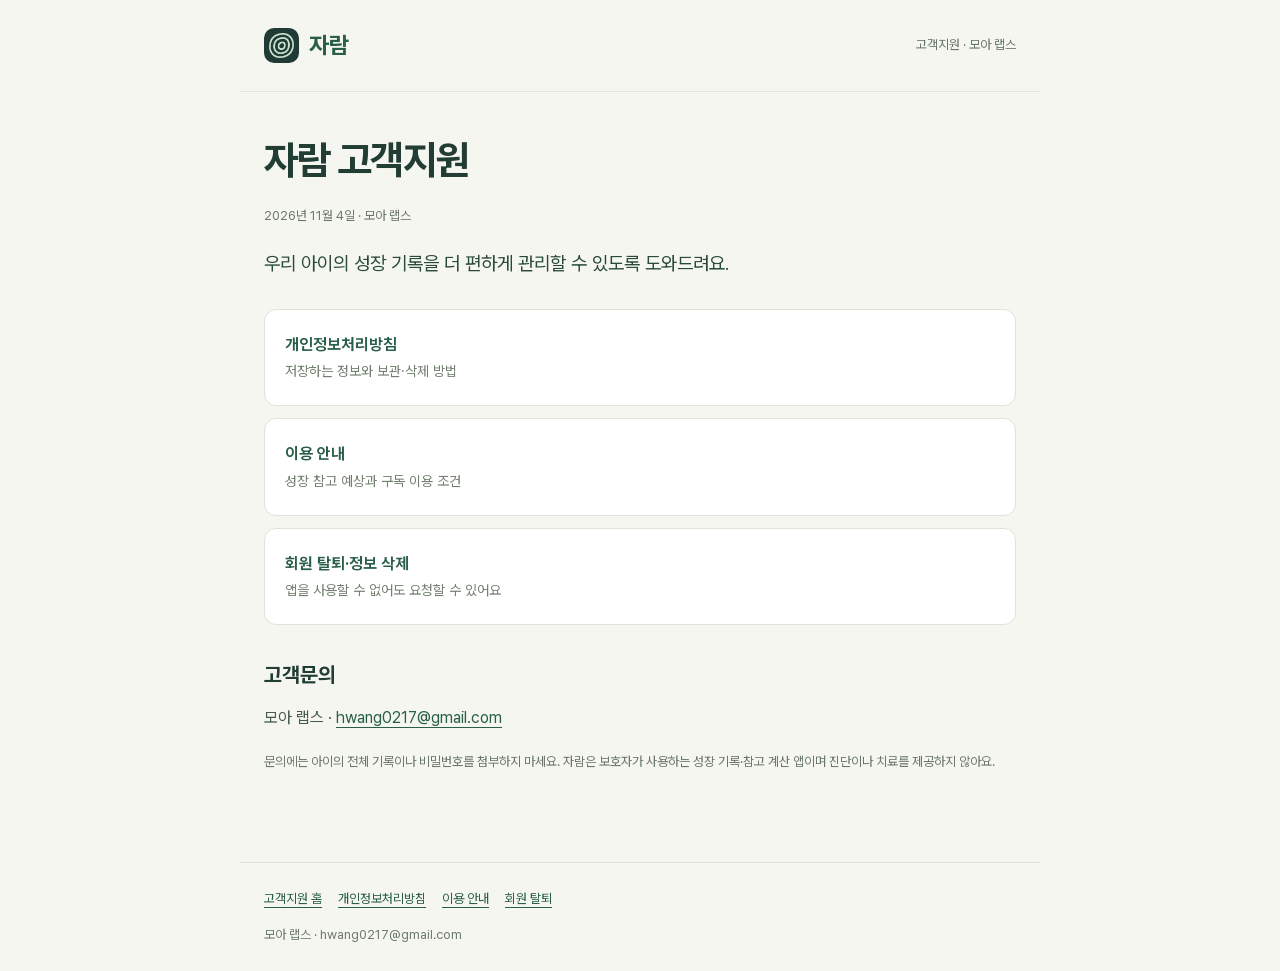
==== support/index.html @ 36922bcf "자람 고객지원 페이지 추가 (Codex 호스팅에서 이전) Co-Authored-By: Claude Opus 5.5 <noreply@anthropic.com> Claude-Sessi" ====
<!doctype html><html lang="ko"><head><meta charset="utf-8"><meta name="viewport" content="width=device-width,initial-scale=1"><meta name="theme-color" content="#203b36"><meta name="description" content="자람 고객지원 · 모아 랩스. 개인정보처리방침, 이용 안내와 회원 탈퇴 방법을 확인하세요."><title>자람 고객지원 · 모아 랩스</title><link rel="icon" href="app-icon.png"><link rel="stylesheet" href="support.css"></head><body><header><a class="brand" href="index.html"><img src="app-icon.png" alt="">자람</a><span>고객지원 · 모아 랩스</span></header><main><h1>자람 고객지원</h1><p class="meta">2026년 11월 4일 · 모아 랩스</p><p class="legal-lead">우리 아이의 성장 기록을 더 편하게 관리할 수 있도록 도와드려요.</p><div class="links"><a href="privacy.html">개인정보처리방침<small>저장하는 정보와 보관·삭제 방법</small></a><a href="terms.html">이용 안내<small>성장 참고 예상과 구독 이용 조건</small></a><a href="delete-account.html">회원 탈퇴·정보 삭제<small>앱을 사용할 수 없어도 요청할 수 있어요</small></a></div><h2>고객문의</h2><p>모아 랩스 · <a class="support-email" href="mailto:hwang0217@gmail.com">hwang0217@gmail.com</a></p><p class="meta">문의에는 아이의 전체 기록이나 비밀번호를 첨부하지 마세요. 자람은 보호자가 사용하는 성장 기록·참고 계산 앱이며 진단이나 치료를 제공하지 않아요.</p></main><footer><nav aria-label="고객지원"><a href="index.html">고객지원 홈</a><a href="privacy.html">개인정보처리방침</a><a href="terms.html">이용 안내</a><a href="delete-account.html">회원 탈퇴</a></nav>모아 랩스 · hwang0217@gmail.com</footer></body></html>
---- support/support.css ----
@font-face{font-family:Pretendard;src:url('fonts/PretendardVariable.woff2') format('woff2');font-weight:100 900;font-display:swap}*{box-sizing:border-box}body{margin:0;background:#f6f6f1;color:#213d34;font:16px/1.85 Pretendard,sans-serif;word-break:keep-all}header,main,footer{max-width:800px;margin:auto;padding:24px}header{display:flex;align-items:center;justify-content:space-between;gap:20px;border-bottom:1px solid #dfe5db}.brand{display:flex;gap:10px;align-items:center;text-decoration:none;font-size:23px;font-weight:700}.brand img{width:35px;height:35px;border-radius:10px}header>span{font-size:13px;color:#66756b}main{padding-top:42px;padding-bottom:70px}h1{font-size:clamp(28px,6vw,40px);line-height:1.3;letter-spacing:-.05em;margin:0 0 18px}h2{font-size:21px;line-height:1.5;margin:34px 0 12px}p{margin:12px 0 18px;color:#46594d}.legal-lead{font-size:19px;color:#294a3a}a{color:#295f49;text-underline-offset:4px}.meta{font-size:13px;color:#6a776d}.links{display:grid;gap:12px;margin-top:28px}.links a{display:block;text-decoration:none;border:1px solid #dde4d8;background:#fff;border-radius:12px;padding:20px;font-weight:650}.links small{display:block;color:#72806f;font-weight:400;font-size:14px}.request{display:block;width:fit-content;padding:12px 20px;background:#264d3a;border-radius:9px;color:white;text-decoration:none;font-weight:600}.notice{padding:18px 20px;border-left:3px solid #64816b;background:#edf2e8;margin:24px 0}.notice p{margin:0}.support-email{overflow-wrap:anywhere;user-select:all}footer{border-top:1px solid #dde4d8;color:#6d7a70;font-size:13px}footer nav{display:flex;flex-wrap:wrap;gap:16px;margin-bottom:12px}li{margin-bottom:8px}a:focus-visible{outline:3px solid #9daf91;outline-offset:5px}@media(max-width:450px){header,main,footer{padding-left:22px;padding-right:22px}main{padding-top:34px}header>span{font-size:12px}}
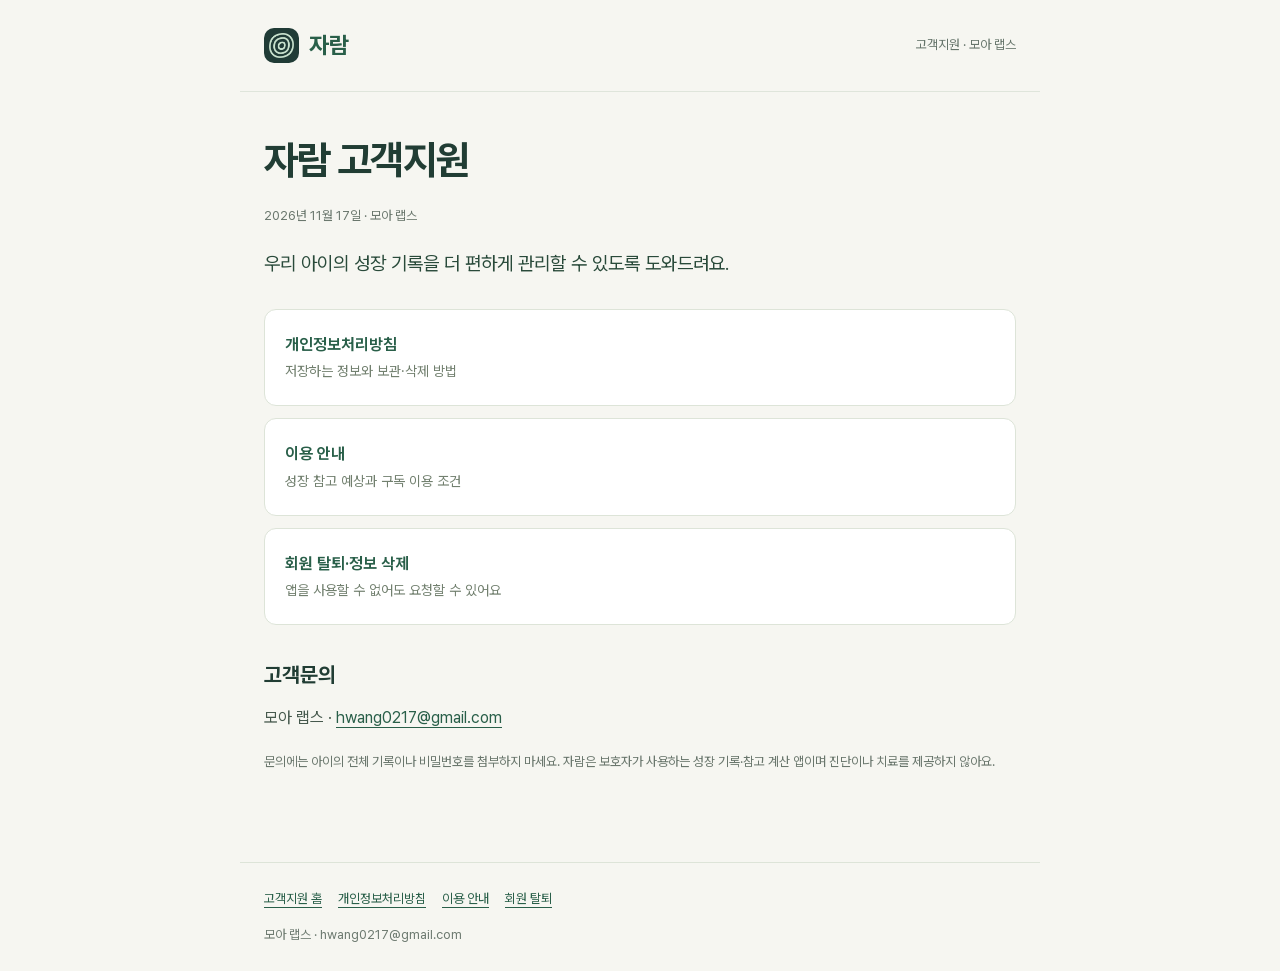
==== commit b5a5bbc7: "고객지원: 개인정보처리방침·이용 안내 11/17 갱신 (위젯·가족 공유·선택 체중) Co-Authored-By: Claude Opus 5.5 <noreply@anthropic.co" ====
--- a/support/index.html
+++ b/support/index.html
@@ -1 +1 @@
-<!doctype html><html lang="ko"><head><meta charset="utf-8"><meta name="viewport" content="width=device-width,initial-scale=1"><meta name="theme-color" content="#203b36"><meta name="description" content="자람 고객지원 · 모아 랩스. 개인정보처리방침, 이용 안내와 회원 탈퇴 방법을 확인하세요."><title>자람 고객지원 · 모아 랩스</title><link rel="icon" href="app-icon.png"><link rel="stylesheet" href="support.css"></head><body><header><a class="brand" href="index.html"><img src="app-icon.png" alt="">자람</a><span>고객지원 · 모아 랩스</span></header><main><h1>자람 고객지원</h1><p class="meta">2026년 11월 4일 · 모아 랩스</p><p class="legal-lead">우리 아이의 성장 기록을 더 편하게 관리할 수 있도록 도와드려요.</p><div class="links"><a href="privacy.html">개인정보처리방침<small>저장하는 정보와 보관·삭제 방법</small></a><a href="terms.html">이용 안내<small>성장 참고 예상과 구독 이용 조건</small></a><a href="delete-account.html">회원 탈퇴·정보 삭제<small>앱을 사용할 수 없어도 요청할 수 있어요</small></a></div><h2>고객문의</h2><p>모아 랩스 · <a class="support-email" href="mailto:hwang0217@gmail.com">hwang0217@gmail.com</a></p><p class="meta">문의에는 아이의 전체 기록이나 비밀번호를 첨부하지 마세요. 자람은 보호자가 사용하는 성장 기록·참고 계산 앱이며 진단이나 치료를 제공하지 않아요.</p></main><footer><nav aria-label="고객지원"><a href="index.html">고객지원 홈</a><a href="privacy.html">개인정보처리방침</a><a href="terms.html">이용 안내</a><a href="delete-account.html">회원 탈퇴</a></nav>모아 랩스 · hwang0217@gmail.com</footer></body></html>+<!doctype html><html lang="ko"><head><meta charset="utf-8"><meta name="viewport" content="width=device-width,initial-scale=1"><meta name="theme-color" content="#203b36"><meta name="description" content="자람 고객지원 · 모아 랩스. 개인정보처리방침, 이용 안내와 회원 탈퇴 방법을 확인하세요."><title>자람 고객지원 · 모아 랩스</title><link rel="icon" href="app-icon.png"><link rel="stylesheet" href="support.css"></head><body><header><a class="brand" href="index.html"><img src="app-icon.png" alt="">자람</a><span>고객지원 · 모아 랩스</span></header><main><h1>자람 고객지원</h1><p class="meta">2026년 11월 17일 · 모아 랩스</p><p class="legal-lead">우리 아이의 성장 기록을 더 편하게 관리할 수 있도록 도와드려요.</p><div class="links"><a href="privacy.html">개인정보처리방침<small>저장하는 정보와 보관·삭제 방법</small></a><a href="terms.html">이용 안내<small>성장 참고 예상과 구독 이용 조건</small></a><a href="delete-account.html">회원 탈퇴·정보 삭제<small>앱을 사용할 수 없어도 요청할 수 있어요</small></a></div><h2>고객문의</h2><p>모아 랩스 · <a class="support-email" href="mailto:hwang0217@gmail.com">hwang0217@gmail.com</a></p><p class="meta">문의에는 아이의 전체 기록이나 비밀번호를 첨부하지 마세요. 자람은 보호자가 사용하는 성장 기록·참고 계산 앱이며 진단이나 치료를 제공하지 않아요.</p></main><footer><nav aria-label="고객지원"><a href="index.html">고객지원 홈</a><a href="privacy.html">개인정보처리방침</a><a href="terms.html">이용 안내</a><a href="delete-account.html">회원 탈퇴</a></nav>모아 랩스 · hwang0217@gmail.com</footer></body></html>
